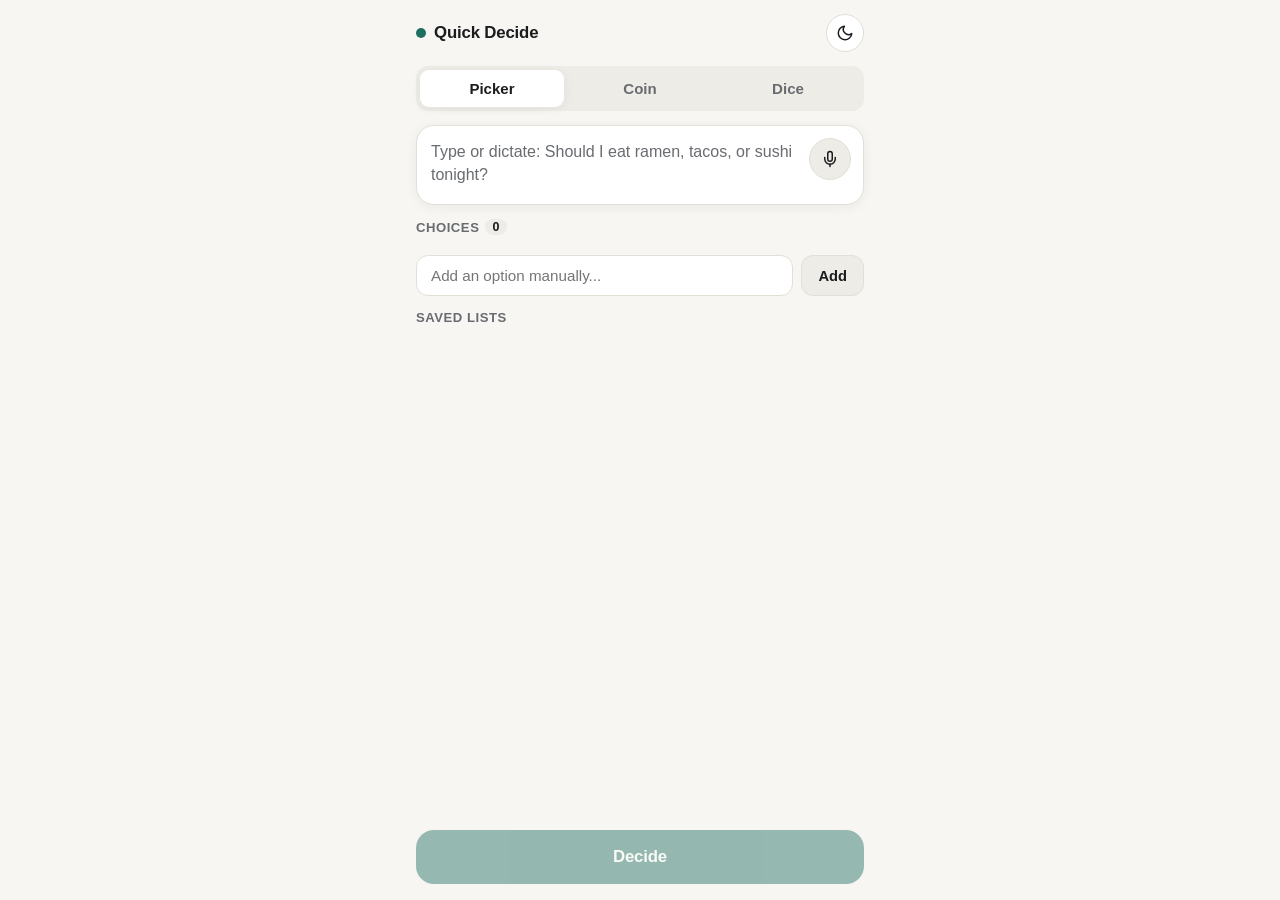
==== index.html @ fcb8cce7 "Initial Quick Decide app" ====
<!DOCTYPE html>
<html lang="en">
<head>
  <meta charset="UTF-8" />
  <meta name="viewport" content="width=device-width, initial-scale=1.0, viewport-fit=cover" />
  <meta name="theme-color" content="#f7f6f2" media="(prefers-color-scheme: light)" />
  <meta name="theme-color" content="#141517" media="(prefers-color-scheme: dark)" />
  <meta name="apple-mobile-web-app-capable" content="yes" />
  <meta name="apple-mobile-web-app-status-bar-style" content="default" />
  <title>Quick Decide</title>
  <link rel="manifest" href="./manifest.json" />
  <link rel="icon" href="./icon.svg" type="image/svg+xml" />
  <link rel="stylesheet" href="./styles.css" />
</head>
<body>
  <div class="app-shell">
    <header class="topbar">
      <div class="brand">
        <span class="brand-dot" aria-hidden="true"></span>
        <h1>Quick Decide</h1>
      </div>
      <button id="theme-toggle" class="icon-btn" type="button" aria-label="Toggle color theme" title="Toggle theme">
        <svg class="icon-sun" viewBox="0 0 24 24" width="18" height="18" fill="none" stroke="currentColor" stroke-width="2" stroke-linecap="round" stroke-linejoin="round" aria-hidden="true">
          <circle cx="12" cy="12" r="4"></circle>
          <path d="M12 2v2m0 16v2M4.93 4.93l1.41 1.41m11.32 11.32l1.41 1.41M2 12h2m16 0h2M6.34 17.66l-1.41 1.41M19.07 4.93l-1.41 1.41"></path>
        </svg>
        <svg class="icon-moon" viewBox="0 0 24 24" width="18" height="18" fill="none" stroke="currentColor" stroke-width="2" stroke-linecap="round" stroke-linejoin="round" aria-hidden="true">
          <path d="M21 12.79A9 9 0 1 1 11.21 3 7 7 0 0 0 21 12.79z"></path>
        </svg>
      </button>
    </header>

    <nav class="mode-tabs" role="tablist" aria-label="Decision mode">
      <button class="tab-btn is-active" role="tab" aria-selected="true" aria-controls="panel-pick" id="tab-pick" data-mode="pick" type="button">
        Picker
      </button>
      <button class="tab-btn" role="tab" aria-selected="false" aria-controls="panel-coin" id="tab-coin" data-mode="coin" type="button">
        Coin
      </button>
      <button class="tab-btn" role="tab" aria-selected="false" aria-controls="panel-dice" id="tab-dice" data-mode="dice" type="button">
        Dice
      </button>
    </nav>

    <main class="main-content">
      <!-- PICKER PANEL -->
      <section id="panel-pick" class="mode-panel is-active" role="tabpanel" aria-labelledby="tab-pick">
        <div class="input-card">
          <div class="textarea-wrap">
            <label for="sentence-input" class="sr-only">Type or dictate your choices</label>
            <textarea
              id="sentence-input"
              rows="2"
              placeholder="Type or dictate: Should I eat ramen, tacos, or sushi tonight?"
              autocomplete="off"
              autocorrect="on"
              spellcheck="true"
            ></textarea>
            <button id="mic-btn" class="mic-btn" type="button" aria-label="Dictate sentence" title="Dictate">
              <svg viewBox="0 0 24 24" width="18" height="18" fill="none" stroke="currentColor" stroke-width="2" stroke-linecap="round" stroke-linejoin="round" aria-hidden="true">
                <path d="M12 2a3 3 0 0 0-3 3v7a3 3 0 0 0 6 0V5a3 3 0 0 0-3-3Z"></path>
                <path d="M19 10v2a7 7 0 0 1-14 0v-2"></path>
                <line x1="12" x2="12" y1="19" y2="22"></line>
              </svg>
            </button>
          </div>
          <p id="mic-status" class="helper-note" aria-live="polite"></p>
        </div>

        <div class="choices-section">
          <div class="section-header">
            <span class="section-label">Choices <span id="choice-count" class="count-pill">0</span></span>
            <div class="section-actions">
              <button id="save-list-btn" class="text-btn" type="button" hidden>Save list</button>
              <button id="clear-choices-btn" class="text-btn" type="button" hidden>Clear</button>
            </div>
          </div>

          <div id="choice-chips" class="chip-list" aria-live="polite"></div>

          <form id="manual-add-form" class="manual-add">
            <input
              id="manual-option-input"
              type="text"
              placeholder="Add an option manually..."
              autocomplete="off"
              maxlength="120"
            />
            <button class="add-btn" type="submit" aria-label="Add option">Add</button>
          </form>
        </div>

        <div id="saved-lists-block" class="saved-lists-block" hidden>
          <span class="section-label">Saved lists</span>
          <div id="saved-lists" class="saved-lists"></div>
        </div>

        <div id="pick-result-card" class="result-card" hidden aria-live="assertive">
          <span class="result-eyebrow">Picked for you</span>
          <div id="pick-result-value" class="result-value"></div>
          <p class="gut-check">Relieved, or secretly hoping for another? Either way, you have your answer.</p>
          <button id="pick-again-btn" class="text-btn" type="button">Pick again</button>
        </div>
      </section>

      <!-- COIN PANEL -->
      <section id="panel-coin" class="mode-panel" role="tabpanel" aria-labelledby="tab-coin" hidden>
        <div class="coin-labels">
          <input id="coin-heads-input" type="text" placeholder="Heads" maxlength="40" aria-label="Heads option label" />
          <span class="vs-badge" aria-hidden="true">vs</span>
          <input id="coin-tails-input" type="text" placeholder="Tails" maxlength="40" aria-label="Tails option label" />
        </div>

        <div class="stage">
          <button id="coin-stage-btn" class="coin-wrap" type="button" aria-label="Flip coin">
            <div id="coin-el" class="coin">
              <div class="coin-face coin-front">H</div>
              <div class="coin-face coin-back">T</div>
            </div>
          </button>
        </div>

        <div id="coin-result-card" class="result-card" hidden aria-live="assertive">
          <span class="result-eyebrow">Coin landed on</span>
          <div id="coin-result-value" class="result-value"></div>
          <p class="gut-check">Notice your first reaction—if you didn't like it, you already know what you wanted.</p>
        </div>
      </section>

      <!-- DICE PANEL -->
      <section id="panel-dice" class="mode-panel" role="tabpanel" aria-labelledby="tab-dice" hidden>
        <div class="dice-presets" role="group" aria-label="Die sides">
          <button class="pill-btn" data-sides="4" type="button">d4</button>
          <button class="pill-btn is-selected" data-sides="6" type="button">d6</button>
          <button class="pill-btn" data-sides="8" type="button">d8</button>
          <button class="pill-btn" data-sides="10" type="button">d10</button>
          <button class="pill-btn" data-sides="12" type="button">d12</button>
          <button class="pill-btn" data-sides="20" type="button">d20</button>
          <label class="custom-sides">
            <span>1–</span>
            <input id="custom-sides-input" type="number" min="2" max="999" placeholder="N" aria-label="Custom max number" />
          </label>
        </div>

        <div class="stage">
          <button id="dice-stage-btn" class="die-wrap" type="button" aria-label="Roll die">
            <div id="die-el" class="die">
              <div id="die-face" class="die-face"></div>
            </div>
          </button>
        </div>

        <div id="dice-result-card" class="result-card" hidden aria-live="assertive">
          <span id="dice-result-eyebrow" class="result-eyebrow">Rolled d6</span>
          <div id="dice-result-value" class="result-value"></div>
          <p class="gut-check">Go with it and save your energy for decisions that matter.</p>
        </div>
      </section>
    </main>

    <footer class="action-dock">
      <button id="coin-shortcut-btn" class="secondary-action" type="button" hidden>
        Flip coin for these 2 →
      </button>
      <button id="primary-action-btn" class="primary-action" type="button">
        Decide
      </button>
    </footer>
  </div>

  <script type="module" src="./app.js"></script>
</body>
</html>
---- styles.css ----
:root {
  --bg: #f7f6f2;
  --surface: #ffffff;
  --surface-muted: #eeece6;
  --border: #e2dfd7;
  --text: #1b1c1e;
  --text-muted: #686b70;
  --accent: #1d6f5f;
  --accent-hover: #175c4e;
  --accent-soft: #e4f2ee;
  --danger: #b4433a;
  --shadow: 0 2px 12px rgba(27, 28, 30, 0.06);
  --radius-lg: 18px;
  --radius-md: 12px;
  --radius-pill: 999px;
}

:root[data-theme="dark"] {
  --bg: #141517;
  --surface: #1e2024;
  --surface-muted: #282b30;
  --border: #32363d;
  --text: #f2f2ef;
  --text-muted: #9da1a8;
  --accent: #38a890;
  --accent-hover: #44bc9f;
  --accent-soft: rgba(56, 168, 144, 0.16);
  --danger: #e26d63;
  --shadow: 0 4px 18px rgba(0, 0, 0, 0.32);
}

*,
*::before,
*::after {
  box-sizing: border-box;
}

html,
body {
  margin: 0;
  padding: 0;
  height: 100%;
  background: var(--bg);
  color: var(--text);
  font-family: -apple-system, BlinkMacSystemFont, "Segoe UI", Roboto, Inter, sans-serif;
  -webkit-font-smoothing: antialiased;
  -webkit-tap-highlight-color: transparent;
}

.sr-only {
  position: absolute;
  width: 1px;
  height: 1px;
  overflow: hidden;
  clip: rect(0 0 0 0);
  white-space: nowrap;
}

.app-shell {
  min-height: 100dvh;
  max-width: 480px;
  margin: 0 auto;
  display: flex;
  flex-direction: column;
  padding: max(14px, env(safe-area-inset-top)) 16px max(16px, env(safe-area-inset-bottom));
  gap: 14px;
}

/* Header */
.topbar {
  display: flex;
  align-items: center;
  justify-content: space-between;
}

.brand {
  display: flex;
  align-items: center;
  gap: 8px;
}

.brand-dot {
  width: 10px;
  height: 10px;
  border-radius: 50%;
  background: var(--accent);
}

.brand h1 {
  margin: 0;
  font-size: 1.05rem;
  font-weight: 650;
  letter-spacing: -0.01em;
}

.icon-btn {
  width: 38px;
  height: 38px;
  border-radius: var(--radius-pill);
  border: 1px solid var(--border);
  background: var(--surface);
  color: var(--text);
  display: grid;
  place-items: center;
  cursor: pointer;
}

:root[data-theme="dark"] .icon-sun { display: block; }
:root[data-theme="dark"] .icon-moon { display: none; }
:root:not([data-theme="dark"]) .icon-sun { display: none; }
:root:not([data-theme="dark"]) .icon-moon { display: block; }

/* Segmented Mode Tabs */
.mode-tabs {
  display: grid;
  grid-template-columns: repeat(3, 1fr);
  background: var(--surface-muted);
  padding: 4px;
  border-radius: var(--radius-md);
  gap: 4px;
}

.tab-btn {
  border: none;
  background: transparent;
  color: var(--text-muted);
  font-size: 0.94rem;
  font-weight: 600;
  padding: 10px 8px;
  border-radius: 9px;
  cursor: pointer;
  transition: background 0.15s ease, color 0.15s ease;
}

.tab-btn.is-active {
  background: var(--surface);
  color: var(--text);
  box-shadow: var(--shadow);
}

/* Main Content */
.main-content {
  flex: 1;
  display: flex;
  flex-direction: column;
}

.mode-panel {
  flex: 1;
  display: flex;
  flex-direction: column;
  gap: 14px;
}

.mode-panel[hidden] {
  display: none;
}

/* Picker Input */
.input-card {
  background: var(--surface);
  border: 1px solid var(--border);
  border-radius: var(--radius-lg);
  padding: 12px;
  box-shadow: var(--shadow);
}

.textarea-wrap {
  display: flex;
  align-items: flex-start;
  gap: 8px;
}

#sentence-input {
  flex: 1;
  border: none;
  outline: none;
  resize: none;
  background: transparent;
  color: var(--text);
  font: inherit;
  font-size: 1rem;
  line-height: 1.45;
  min-height: 54px;
}

#sentence-input::placeholder {
  color: var(--text-muted);
}

.mic-btn {
  flex-shrink: 0;
  width: 42px;
  height: 42px;
  border-radius: var(--radius-pill);
  border: 1px solid var(--border);
  background: var(--surface-muted);
  color: var(--text);
  display: grid;
  place-items: center;
  cursor: pointer;
  transition: background 0.15s ease, color 0.15s ease, transform 0.15s ease;
}

.mic-btn.is-listening {
  background: var(--danger);
  border-color: var(--danger);
  color: #fff;
  animation: pulse 1.2s ease-in-out infinite;
}

@keyframes pulse {
  0%, 100% { transform: scale(1); }
  50% { transform: scale(1.06); }
}

.helper-note {
  margin: 6px 0 0;
  font-size: 0.8rem;
  color: var(--text-muted);
  min-height: 0;
}

.helper-note:empty {
  display: none;
}

/* Choices Section */
.choices-section {
  display: flex;
  flex-direction: column;
  gap: 10px;
}

.section-header {
  display: flex;
  align-items: center;
  justify-content: space-between;
}

.section-label {
  font-size: 0.82rem;
  font-weight: 600;
  color: var(--text-muted);
  text-transform: uppercase;
  letter-spacing: 0.04em;
  display: inline-flex;
  align-items: center;
  gap: 6px;
}

.count-pill {
  background: var(--surface-muted);
  color: var(--text);
  padding: 1px 7px;
  border-radius: var(--radius-pill);
  font-size: 0.78rem;
}

.section-actions {
  display: flex;
  gap: 12px;
}

.text-btn {
  border: none;
  background: transparent;
  color: var(--accent);
  font-size: 0.86rem;
  font-weight: 600;
  padding: 4px 2px;
  cursor: pointer;
}

.chip-list {
  display: flex;
  flex-wrap: wrap;
  gap: 8px;
}

.choice-chip {
  display: inline-flex;
  align-items: center;
  gap: 6px;
  padding: 8px 12px;
  background: var(--surface);
  border: 1px solid var(--border);
  border-radius: var(--radius-pill);
  font-size: 0.94rem;
  font-weight: 500;
  transition: border-color 0.12s ease, background 0.12s ease, transform 0.12s ease;
}

.choice-chip.is-highlighted {
  border-color: var(--accent);
  background: var(--accent-soft);
  transform: scale(1.03);
}

.choice-chip button {
  border: none;
  background: transparent;
  color: var(--text-muted);
  font-size: 1rem;
  line-height: 1;
  padding: 0 2px;
  cursor: pointer;
}

.manual-add {
  display: flex;
  gap: 8px;
}

.manual-add input,
.coin-labels input {
  flex: 1;
  min-width: 0;
  padding: 11px 14px;
  border-radius: var(--radius-md);
  border: 1px solid var(--border);
  background: var(--surface);
  color: var(--text);
  font: inherit;
  font-size: 0.95rem;
}

.manual-add input:focus,
.coin-labels input:focus {
  outline: 2px solid var(--accent);
  outline-offset: -1px;
}

.add-btn {
  padding: 0 16px;
  border-radius: var(--radius-md);
  border: 1px solid var(--border);
  background: var(--surface-muted);
  color: var(--text);
  font-weight: 600;
  font-size: 0.92rem;
  cursor: pointer;
}

/* Saved Lists */
.saved-lists-block {
  display: flex;
  flex-direction: column;
  gap: 8px;
}

.saved-lists {
  display: flex;
  flex-wrap: wrap;
  gap: 8px;
}

.saved-pill {
  display: inline-flex;
  align-items: center;
  gap: 6px;
  background: var(--surface-muted);
  border: 1px solid transparent;
  border-radius: var(--radius-pill);
  padding: 6px 11px;
  font-size: 0.86rem;
}

.saved-pill-load {
  border: none;
  background: transparent;
  color: var(--text);
  font: inherit;
  font-weight: 500;
  cursor: pointer;
  padding: 0;
}

.saved-pill-del {
  border: none;
  background: transparent;
  color: var(--text-muted);
  font-size: 0.95rem;
  line-height: 1;
  cursor: pointer;
  padding: 0 2px;
}

/* Result Card */
.result-card {
  background: var(--accent-soft);
  border: 1px solid var(--accent);
  border-radius: var(--radius-lg);
  padding: 18px 16px;
  text-align: center;
  display: flex;
  flex-direction: column;
  align-items: center;
  gap: 8px;
  animation: fadeUp 0.18s ease-out;
}

.result-card[hidden] {
  display: none;
}

@keyframes fadeUp {
  from { opacity: 0; transform: translateY(6px); }
  to { opacity: 1; transform: translateY(0); }
}

.result-eyebrow {
  font-size: 0.78rem;
  font-weight: 650;
  text-transform: uppercase;
  letter-spacing: 0.06em;
  color: var(--accent);
}

.result-value {
  font-size: 1.55rem;
  font-weight: 750;
  letter-spacing: -0.02em;
  word-break: break-word;
}

.gut-check {
  margin: 0;
  font-size: 0.85rem;
  line-height: 1.4;
  color: var(--text-muted);
  max-width: 34ch;
}

/* Coin Mode */
.coin-labels {
  display: flex;
  align-items: center;
  gap: 8px;
}

.vs-badge {
  font-size: 0.82rem;
  font-weight: 650;
  color: var(--text-muted);
}

.stage {
  flex: 1;
  min-height: 200px;
  display: grid;
  place-items: center;
}

.coin-wrap {
  border: none;
  background: transparent;
  padding: 0;
  cursor: pointer;
  perspective: 900px;
}

.coin {
  width: 148px;
  height: 148px;
  position: relative;
  transform-style: preserve-3d;
  transition: transform 0.55s cubic-bezier(0.22, 1, 0.36, 1);
}

.coin-face {
  position: absolute;
  inset: 0;
  border-radius: 50%;
  backface-visibility: hidden;
  display: grid;
  place-items: center;
  font-size: 2.5rem;
  font-weight: 800;
  border: 4px solid var(--accent);
  box-shadow: var(--shadow);
}

.coin-front {
  background: var(--surface);
  color: var(--accent);
}

.coin-back {
  background: var(--accent);
  color: #fff;
  transform: rotateY(180deg);
}

/* Dice Mode */
.dice-presets {
  display: flex;
  flex-wrap: wrap;
  gap: 8px;
  align-items: center;
}

.pill-btn {
  border: 1px solid var(--border);
  background: var(--surface);
  color: var(--text);
  border-radius: var(--radius-pill);
  padding: 8px 13px;
  font-size: 0.9rem;
  font-weight: 600;
  cursor: pointer;
}

.pill-btn.is-selected {
  background: var(--accent);
  border-color: var(--accent);
  color: #fff;
}

.custom-sides {
  display: inline-flex;
  align-items: center;
  gap: 4px;
  padding: 4px 10px;
  border-radius: var(--radius-pill);
  border: 1px solid var(--border);
  background: var(--surface);
  font-size: 0.88rem;
  font-weight: 600;
  color: var(--text-muted);
}

.custom-sides.is-selected {
  border-color: var(--accent);
  color: var(--accent);
}

.custom-sides input {
  width: 46px;
  border: none;
  outline: none;
  background: transparent;
  color: var(--text);
  font: inherit;
  font-weight: 650;
}

.die-wrap {
  border: none;
  background: transparent;
  padding: 0;
  cursor: pointer;
}

.die {
  width: 136px;
  height: 136px;
  border-radius: 26px;
  background: var(--surface);
  border: 3px solid var(--border);
  box-shadow: var(--shadow);
  display: grid;
  place-items: center;
  transition: transform 0.2s ease, border-color 0.2s ease;
}

.die.is-rolling {
  border-color: var(--accent);
  animation: tumble 0.34s ease-in-out;
}

@keyframes tumble {
  0% { transform: rotate(0deg) scale(1); }
  35% { transform: rotate(-14deg) scale(0.92); }
  70% { transform: rotate(12deg) scale(1.05); }
  100% { transform: rotate(0deg) scale(1); }
}

.die-face {
  width: 100%;
  height: 100%;
  display: grid;
  place-items: center;
  font-size: 3rem;
  font-weight: 800;
  color: var(--text);
}

.pip-grid {
  width: 84px;
  height: 84px;
  display: grid;
  grid-template-columns: repeat(3, 1fr);
  grid-template-rows: repeat(3, 1fr);
  place-items: center;
}

.pip {
  width: 16px;
  height: 16px;
  border-radius: 50%;
  background: var(--text);
}

/* Bottom Thumb Action Dock */
.action-dock {
  display: flex;
  flex-direction: column;
  gap: 8px;
  padding-top: 6px;
}

.primary-action {
  width: 100%;
  min-height: 54px;
  border: none;
  border-radius: var(--radius-lg);
  background: var(--accent);
  color: #fff;
  font-size: 1.05rem;
  font-weight: 700;
  letter-spacing: -0.01em;
  cursor: pointer;
  transition: background 0.15s ease, transform 0.1s ease, opacity 0.15s ease;
}

.primary-action:active:not(:disabled) {
  transform: scale(0.985);
}

.primary-action:hover:not(:disabled) {
  background: var(--accent-hover);
}

.primary-action:disabled {
  opacity: 0.45;
  cursor: not-allowed;
}

.secondary-action {
  width: 100%;
  min-height: 42px;
  border: 1px solid var(--border);
  border-radius: var(--radius-md);
  background: var(--surface);
  color: var(--accent);
  font-size: 0.92rem;
  font-weight: 650;
  cursor: pointer;
}

.secondary-action[hidden] {
  display: none;
}
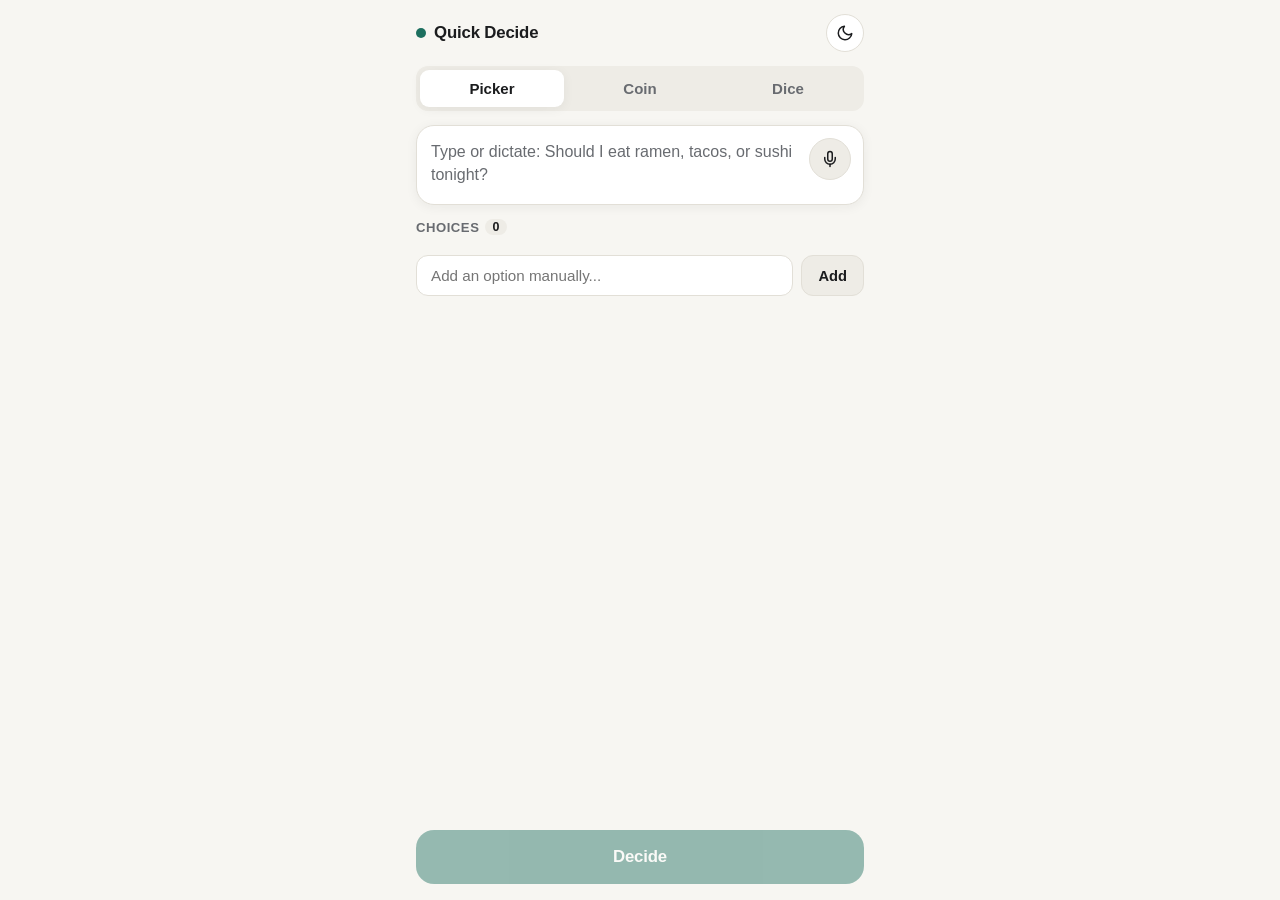
==== commit 541dd084: "Lock decisions once made, remove pick-again, and hide empty saved lists" ====
--- a/index.html
+++ b/index.html
@@ -96,10 +96,9 @@
         </div>
 
         <div id="pick-result-card" class="result-card" hidden aria-live="assertive">
-          <span class="result-eyebrow">Picked for you</span>
+          <span class="result-eyebrow">Decision locked</span>
           <div id="pick-result-value" class="result-value"></div>
-          <p class="gut-check">Relieved, or secretly hoping for another? Either way, you have your answer.</p>
-          <button id="pick-again-btn" class="text-btn" type="button">Pick again</button>
+          <p class="gut-check">Commit to it and move on—no second-guessing.</p>
         </div>
       </section>
 
@@ -121,9 +120,9 @@
         </div>
 
         <div id="coin-result-card" class="result-card" hidden aria-live="assertive">
-          <span class="result-eyebrow">Coin landed on</span>
+          <span class="result-eyebrow">Decision locked</span>
           <div id="coin-result-value" class="result-value"></div>
-          <p class="gut-check">Notice your first reaction—if you didn't like it, you already know what you wanted.</p>
+          <p class="gut-check">Commit to it and move on—no re-flips.</p>
         </div>
       </section>
 
@@ -151,9 +150,9 @@
         </div>
 
         <div id="dice-result-card" class="result-card" hidden aria-live="assertive">
-          <span id="dice-result-eyebrow" class="result-eyebrow">Rolled d6</span>
+          <span id="dice-result-eyebrow" class="result-eyebrow">Decision locked · d6</span>
           <div id="dice-result-value" class="result-value"></div>
-          <p class="gut-check">Go with it and save your energy for decisions that matter.</p>
+          <p class="gut-check">Commit to it and save your energy for decisions that matter.</p>
         </div>
       </section>
     </main>
--- a/styles.css
+++ b/styles.css
@@ -349,6 +349,39 @@
   gap: 8px;
 }
 
+.saved-lists-block[hidden] {
+  display: none;
+}
+
+.manual-add[hidden] {
+  display: none;
+}
+
+.input-card.is-locked {
+  opacity: 0.6;
+}
+
+.coin-wrap:disabled,
+.die-wrap:disabled,
+.pill-btn:disabled {
+  cursor: default;
+  opacity: 0.7;
+}
+
+.choice-chip.is-dimmed {
+  opacity: 0.42;
+}
+
+.primary-action.is-secondary-mode {
+  background: var(--surface);
+  color: var(--text);
+  border: 1px solid var(--border);
+}
+
+.primary-action.is-secondary-mode:hover:not(:disabled) {
+  background: var(--surface-muted);
+}
+
 .saved-lists {
   display: flex;
   flex-wrap: wrap;
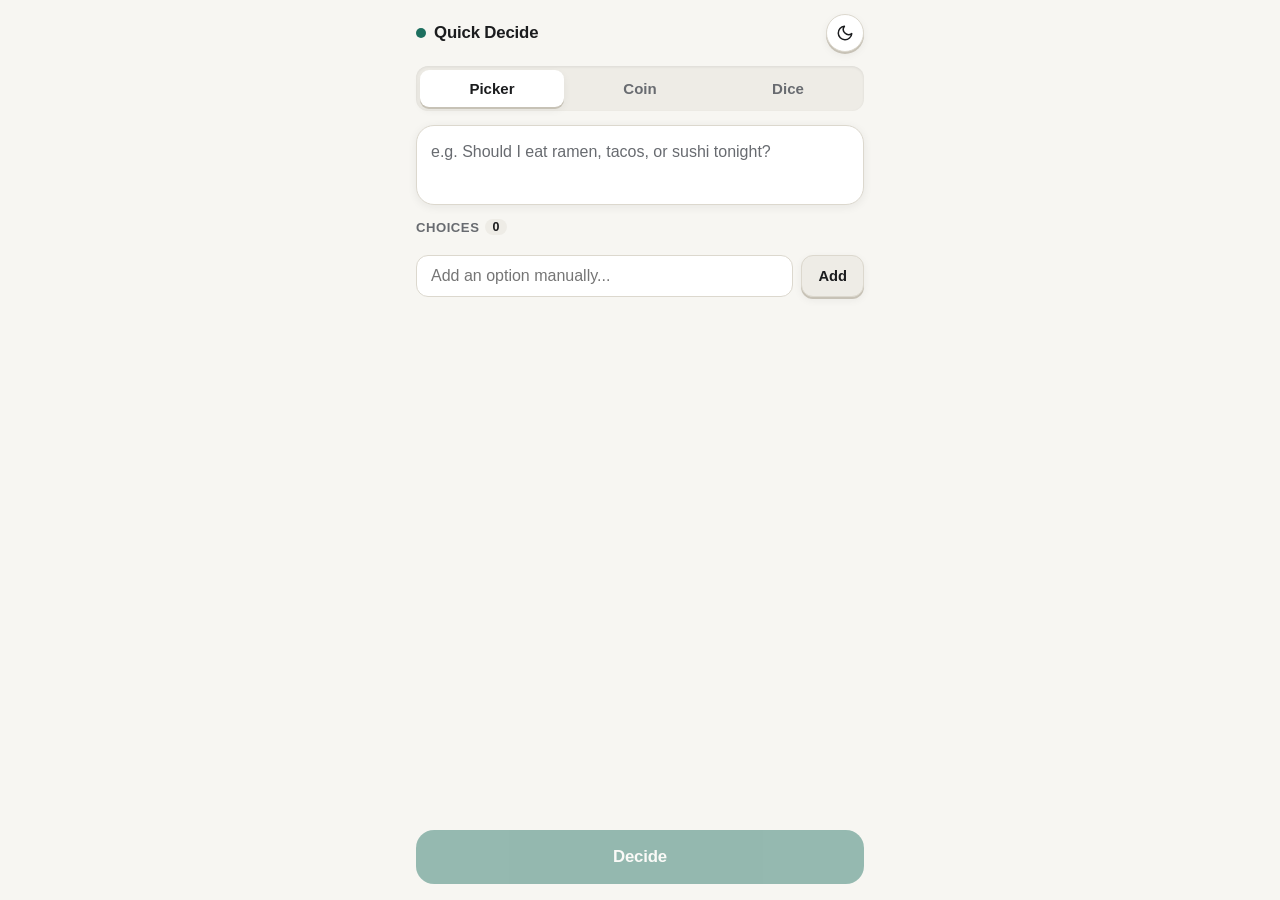
==== commit a50afd16: "Remove dictation button and tighten mobile input/tap ergonomics" ====
--- a/index.html
+++ b/index.html
@@ -47,24 +47,16 @@
       <section id="panel-pick" class="mode-panel is-active" role="tabpanel" aria-labelledby="tab-pick">
         <div class="input-card">
           <div class="textarea-wrap">
-            <label for="sentence-input" class="sr-only">Type or dictate your choices</label>
+            <label for="sentence-input" class="sr-only">Enter your choices as a sentence</label>
             <textarea
               id="sentence-input"
               rows="2"
-              placeholder="Type or dictate: Should I eat ramen, tacos, or sushi tonight?"
+              placeholder="e.g. Should I eat ramen, tacos, or sushi tonight?"
               autocomplete="off"
               autocorrect="on"
               spellcheck="true"
             ></textarea>
-            <button id="mic-btn" class="mic-btn" type="button" aria-label="Dictate sentence" title="Dictate">
-              <svg viewBox="0 0 24 24" width="18" height="18" fill="none" stroke="currentColor" stroke-width="2" stroke-linecap="round" stroke-linejoin="round" aria-hidden="true">
-                <path d="M12 2a3 3 0 0 0-3 3v7a3 3 0 0 0 6 0V5a3 3 0 0 0-3-3Z"></path>
-                <path d="M19 10v2a7 7 0 0 1-14 0v-2"></path>
-                <line x1="12" x2="12" y1="19" y2="22"></line>
-              </svg>
-            </button>
           </div>
-          <p id="mic-status" class="helper-note" aria-live="polite"></p>
         </div>
 
         <div class="choices-section">
--- a/styles.css
+++ b/styles.css
@@ -2,14 +2,20 @@
   --bg: #f7f6f2;
   --surface: #ffffff;
   --surface-muted: #eeece6;
-  --border: #e2dfd7;
+  --border: #dcd8ce;
+  --border-deep: #c7c2b6;
   --text: #1b1c1e;
   --text-muted: #686b70;
   --accent: #1d6f5f;
   --accent-hover: #175c4e;
+  --accent-deep: #12483d;
   --accent-soft: #e4f2ee;
   --danger: #b4433a;
-  --shadow: 0 2px 12px rgba(27, 28, 30, 0.06);
+  --shadow: 0 2px 10px rgba(27, 28, 30, 0.07);
+  --key-shadow: 0 2px 0 var(--border-deep), 0 3px 8px rgba(27, 28, 30, 0.06);
+  --key-shadow-pressed: 0 0 0 var(--border-deep), inset 0 2px 4px rgba(27, 28, 30, 0.12);
+  --accent-key-shadow: 0 4px 0 var(--accent-deep), 0 6px 16px rgba(29, 111, 95, 0.24);
+  --accent-key-pressed: 0 1px 0 var(--accent-deep), inset 0 2px 5px rgba(0, 0, 0, 0.22);
   --radius-lg: 18px;
   --radius-md: 12px;
   --radius-pill: 999px;
@@ -19,14 +25,20 @@
   --bg: #141517;
   --surface: #1e2024;
   --surface-muted: #282b30;
-  --border: #32363d;
+  --border: #363b44;
+  --border-deep: #0b0c0e;
   --text: #f2f2ef;
   --text-muted: #9da1a8;
   --accent: #38a890;
   --accent-hover: #44bc9f;
+  --accent-deep: #1e6354;
   --accent-soft: rgba(56, 168, 144, 0.16);
   --danger: #e26d63;
-  --shadow: 0 4px 18px rgba(0, 0, 0, 0.32);
+  --shadow: 0 4px 18px rgba(0, 0, 0, 0.36);
+  --key-shadow: 0 2px 0 #0b0c0e, 0 4px 10px rgba(0, 0, 0, 0.3);
+  --key-shadow-pressed: 0 0 0 #0b0c0e, inset 0 2px 5px rgba(0, 0, 0, 0.45);
+  --accent-key-shadow: 0 4px 0 var(--accent-deep), 0 8px 20px rgba(0, 0, 0, 0.42);
+  --accent-key-pressed: 0 1px 0 var(--accent-deep), inset 0 2px 5px rgba(0, 0, 0, 0.35);
 }
 
 *,
@@ -100,9 +112,16 @@
   border: 1px solid var(--border);
   background: var(--surface);
   color: var(--text);
+  box-shadow: var(--key-shadow);
   display: grid;
   place-items: center;
   cursor: pointer;
+  transition: transform 0.08s cubic-bezier(0.2, 0.8, 0.2, 1), box-shadow 0.08s ease;
+}
+
+.icon-btn:active {
+  transform: translateY(2px);
+  box-shadow: var(--key-shadow-pressed);
 }
 
 :root[data-theme="dark"] .icon-sun { display: block; }
@@ -117,6 +136,7 @@
   background: var(--surface-muted);
   padding: 4px;
   border-radius: var(--radius-md);
+  box-shadow: inset 0 1px 3px rgba(0, 0, 0, 0.08);
   gap: 4px;
 }
 
@@ -129,13 +149,17 @@
   padding: 10px 8px;
   border-radius: 9px;
   cursor: pointer;
-  transition: background 0.15s ease, color 0.15s ease;
+  transition: background 0.14s ease, color 0.14s ease, transform 0.08s ease, box-shadow 0.14s ease;
+}
+
+.tab-btn:active {
+  transform: scale(0.96);
 }
 
 .tab-btn.is-active {
   background: var(--surface);
   color: var(--text);
-  box-shadow: var(--shadow);
+  box-shadow: var(--key-shadow);
 }
 
 /* Main Content */
@@ -188,41 +212,8 @@
   color: var(--text-muted);
 }
 
-.mic-btn {
-  flex-shrink: 0;
-  width: 42px;
-  height: 42px;
-  border-radius: var(--radius-pill);
-  border: 1px solid var(--border);
-  background: var(--surface-muted);
-  color: var(--text);
-  display: grid;
-  place-items: center;
-  cursor: pointer;
-  transition: background 0.15s ease, color 0.15s ease, transform 0.15s ease;
-}
-
-.mic-btn.is-listening {
-  background: var(--danger);
-  border-color: var(--danger);
-  color: #fff;
-  animation: pulse 1.2s ease-in-out infinite;
-}
-
-@keyframes pulse {
-  0%, 100% { transform: scale(1); }
-  50% { transform: scale(1.06); }
-}
-
-.helper-note {
-  margin: 6px 0 0;
-  font-size: 0.8rem;
-  color: var(--text-muted);
-  min-height: 0;
-}
-
-.helper-note:empty {
-  display: none;
+button {
+  touch-action: manipulation;
 }
 
 /* Choices Section */
@@ -286,15 +277,17 @@
   background: var(--surface);
   border: 1px solid var(--border);
   border-radius: var(--radius-pill);
+  box-shadow: var(--key-shadow);
   font-size: 0.94rem;
   font-weight: 500;
-  transition: border-color 0.12s ease, background 0.12s ease, transform 0.12s ease;
+  transition: border-color 0.12s ease, background 0.12s ease, transform 0.12s cubic-bezier(0.2, 0.8, 0.2, 1), box-shadow 0.12s ease;
 }
 
 .choice-chip.is-highlighted {
   border-color: var(--accent);
   background: var(--accent-soft);
-  transform: scale(1.03);
+  box-shadow: 0 2px 0 var(--accent), 0 4px 12px rgba(29, 111, 95, 0.18);
+  transform: translateY(-1px) scale(1.04);
 }
 
 .choice-chip button {
@@ -322,7 +315,7 @@
   background: var(--surface);
   color: var(--text);
   font: inherit;
-  font-size: 0.95rem;
+  font-size: 1rem;
 }
 
 .manual-add input:focus,
@@ -337,9 +330,16 @@
   border: 1px solid var(--border);
   background: var(--surface-muted);
   color: var(--text);
+  box-shadow: var(--key-shadow);
   font-weight: 600;
   font-size: 0.92rem;
   cursor: pointer;
+  transition: transform 0.08s ease, box-shadow 0.08s ease;
+}
+
+.add-btn:active {
+  transform: translateY(2px);
+  box-shadow: var(--key-shadow-pressed);
 }
 
 /* Saved Lists */
@@ -422,24 +422,26 @@
 /* Result Card */
 .result-card {
   background: var(--accent-soft);
-  border: 1px solid var(--accent);
+  border: 1.5px solid var(--accent);
   border-radius: var(--radius-lg);
+  box-shadow: 0 3px 0 rgba(29, 111, 95, 0.28), var(--shadow);
   padding: 18px 16px;
   text-align: center;
   display: flex;
   flex-direction: column;
   align-items: center;
   gap: 8px;
-  animation: fadeUp 0.18s ease-out;
+  animation: stampSettle 0.24s cubic-bezier(0.22, 1.25, 0.36, 1);
 }
 
 .result-card[hidden] {
   display: none;
 }
 
-@keyframes fadeUp {
-  from { opacity: 0; transform: translateY(6px); }
-  to { opacity: 1; transform: translateY(0); }
+@keyframes stampSettle {
+  0% { opacity: 0; transform: scale(1.06) translateY(-4px); }
+  65% { opacity: 1; transform: scale(0.985) translateY(1px); }
+  100% { opacity: 1; transform: scale(1) translateY(0); }
 }
 
 .result-eyebrow {
@@ -491,6 +493,22 @@
   padding: 0;
   cursor: pointer;
   perspective: 900px;
+  transition: transform 0.12s ease;
+}
+
+.coin-wrap:active:not(:disabled) {
+  transform: scale(0.95);
+}
+
+.coin-wrap.is-tossing {
+  animation: coinToss 0.56s cubic-bezier(0.22, 1, 0.36, 1);
+}
+
+@keyframes coinToss {
+  0% { transform: translateY(0) scale(1); }
+  42% { transform: translateY(-28px) scale(1.1); }
+  85% { transform: translateY(3px) scale(0.97); }
+  100% { transform: translateY(0) scale(1); }
 }
 
 .coin {
@@ -510,17 +528,21 @@
   place-items: center;
   font-size: 2.5rem;
   font-weight: 800;
-  border: 4px solid var(--accent);
-  box-shadow: var(--shadow);
+  border: 5px solid var(--accent);
+  box-shadow:
+    inset 0 3px 6px rgba(255, 255, 255, 0.28),
+    inset 0 -4px 8px rgba(0, 0, 0, 0.16),
+    0 6px 0 var(--accent-deep),
+    0 12px 22px rgba(0, 0, 0, 0.18);
 }
 
 .coin-front {
-  background: var(--surface);
+  background: radial-gradient(circle at 32% 28%, var(--surface), var(--surface-muted));
   color: var(--accent);
 }
 
 .coin-back {
-  background: var(--accent);
+  background: radial-gradient(circle at 32% 28%, var(--accent-hover), var(--accent));
   color: #fff;
   transform: rotateY(180deg);
 }
@@ -538,15 +560,23 @@
   background: var(--surface);
   color: var(--text);
   border-radius: var(--radius-pill);
+  box-shadow: var(--key-shadow);
   padding: 8px 13px;
   font-size: 0.9rem;
   font-weight: 600;
   cursor: pointer;
+  transition: transform 0.08s ease, box-shadow 0.08s ease, background 0.12s ease;
+}
+
+.pill-btn:active:not(:disabled) {
+  transform: translateY(2px);
+  box-shadow: var(--key-shadow-pressed);
 }
 
 .pill-btn.is-selected {
   background: var(--accent);
   border-color: var(--accent);
+  box-shadow: 0 2px 0 var(--accent-deep);
   color: #fff;
 }
 
@@ -575,6 +605,7 @@
   background: transparent;
   color: var(--text);
   font: inherit;
+  font-size: 1rem;
   font-weight: 650;
 }
 
@@ -583,15 +614,24 @@
   background: transparent;
   padding: 0;
   cursor: pointer;
+  transition: transform 0.08s ease;
+}
+
+.die-wrap:active:not(:disabled) {
+  transform: scale(0.94);
 }
 
 .die {
   width: 136px;
   height: 136px;
   border-radius: 26px;
-  background: var(--surface);
-  border: 3px solid var(--border);
-  box-shadow: var(--shadow);
+  background: linear-gradient(155deg, var(--surface) 0%, var(--surface-muted) 100%);
+  border: 2.5px solid var(--border);
+  box-shadow:
+    inset 0 2px 4px rgba(255, 255, 255, 0.35),
+    inset 0 -3px 6px rgba(0, 0, 0, 0.08),
+    0 6px 0 var(--border-deep),
+    0 12px 22px rgba(0, 0, 0, 0.14);
   display: grid;
   place-items: center;
   transition: transform 0.2s ease, border-color 0.2s ease;
@@ -599,14 +639,15 @@
 
 .die.is-rolling {
   border-color: var(--accent);
-  animation: tumble 0.34s ease-in-out;
+  animation: tumble 0.36s cubic-bezier(0.22, 1, 0.36, 1);
 }
 
 @keyframes tumble {
-  0% { transform: rotate(0deg) scale(1); }
-  35% { transform: rotate(-14deg) scale(0.92); }
-  70% { transform: rotate(12deg) scale(1.05); }
-  100% { transform: rotate(0deg) scale(1); }
+  0% { transform: translateY(0) rotate(0deg) scale(1); }
+  30% { transform: translateY(-18px) rotate(-18deg) scale(1.06); }
+  65% { transform: translateY(-6px) rotate(14deg) scale(1.02); }
+  88% { transform: translateY(3px) rotate(-3deg) scale(0.97); }
+  100% { transform: translateY(0) rotate(0deg) scale(1); }
 }
 
 .die-face {
@@ -633,6 +674,7 @@
   height: 16px;
   border-radius: 50%;
   background: var(--text);
+  box-shadow: inset 0 2px 3px rgba(0, 0, 0, 0.35), 0 1px 0 rgba(255, 255, 255, 0.25);
 }
 
 /* Bottom Thumb Action Dock */
@@ -650,15 +692,17 @@
   border-radius: var(--radius-lg);
   background: var(--accent);
   color: #fff;
+  box-shadow: var(--accent-key-shadow);
   font-size: 1.05rem;
   font-weight: 700;
   letter-spacing: -0.01em;
   cursor: pointer;
-  transition: background 0.15s ease, transform 0.1s ease, opacity 0.15s ease;
+  transition: background 0.14s ease, transform 0.08s cubic-bezier(0.2, 0.8, 0.2, 1), box-shadow 0.08s ease, opacity 0.15s ease;
 }
 
 .primary-action:active:not(:disabled) {
-  transform: scale(0.985);
+  transform: translateY(3px);
+  box-shadow: var(--accent-key-pressed);
 }
 
 .primary-action:hover:not(:disabled) {
@@ -667,7 +711,20 @@
 
 .primary-action:disabled {
   opacity: 0.45;
+  box-shadow: none;
   cursor: not-allowed;
+}
+
+.primary-action.is-secondary-mode {
+  background: var(--surface);
+  color: var(--text);
+  border: 1px solid var(--border);
+  box-shadow: var(--key-shadow);
+}
+
+.primary-action.is-secondary-mode:active:not(:disabled) {
+  transform: translateY(2px);
+  box-shadow: var(--key-shadow-pressed);
 }
 
 .secondary-action {
@@ -677,9 +734,16 @@
   border-radius: var(--radius-md);
   background: var(--surface);
   color: var(--accent);
+  box-shadow: var(--key-shadow);
   font-size: 0.92rem;
   font-weight: 650;
   cursor: pointer;
+  transition: transform 0.08s ease, box-shadow 0.08s ease;
+}
+
+.secondary-action:active:not(:disabled) {
+  transform: translateY(2px);
+  box-shadow: var(--key-shadow-pressed);
 }
 
 .secondary-action[hidden] {
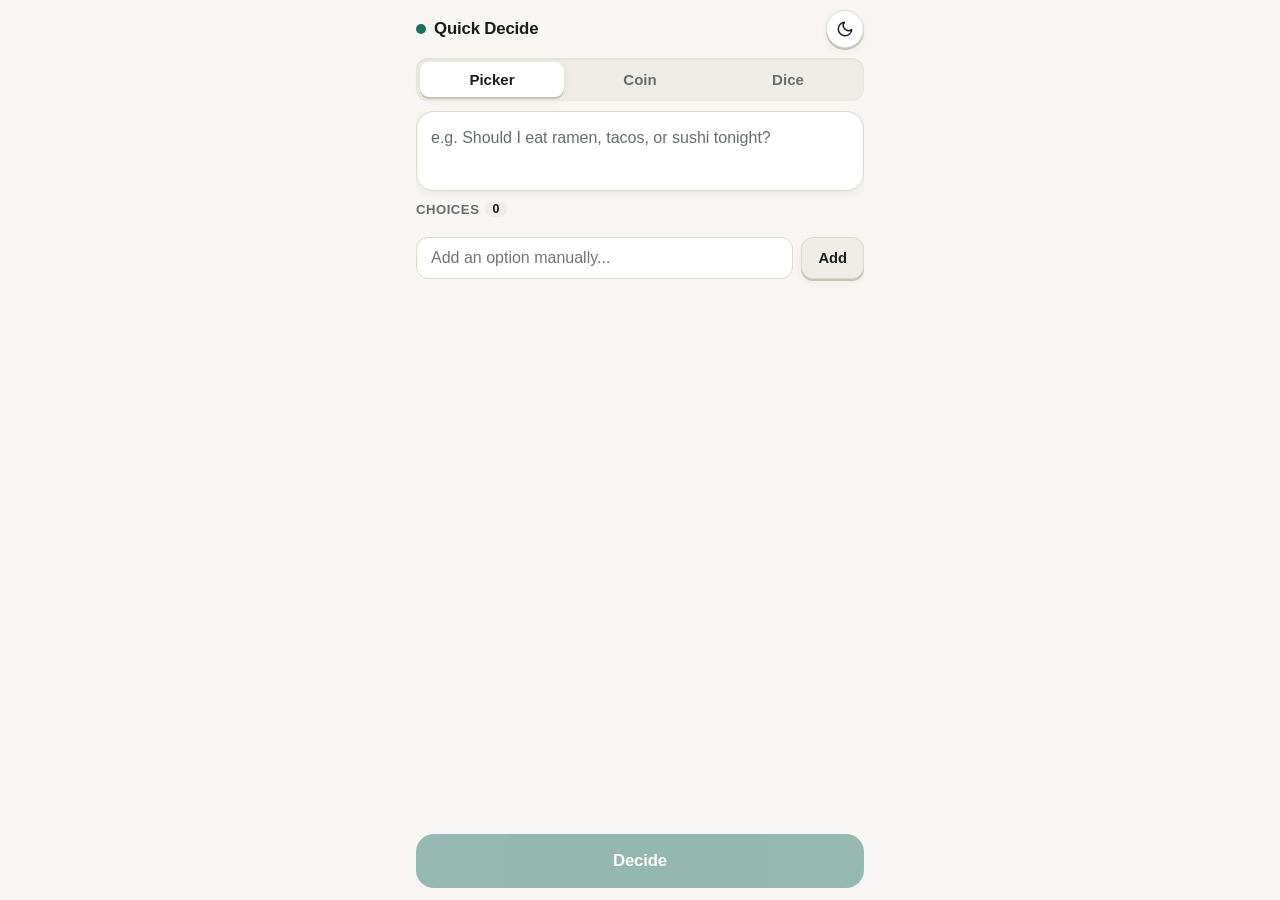
==== commit b3b88101: "Update locked-decision reminder copy across all modes" ====
--- a/index.html
+++ b/index.html
@@ -90,7 +90,7 @@
         <div id="pick-result-card" class="result-card" hidden aria-live="assertive">
           <span class="result-eyebrow">Decision locked</span>
           <div id="pick-result-value" class="result-value"></div>
-          <p class="gut-check">Commit to it and move on—no second-guessing.</p>
+          <p class="gut-check">Small choice—decide fast, save your energy.</p>
         </div>
       </section>
 
@@ -114,7 +114,7 @@
         <div id="coin-result-card" class="result-card" hidden aria-live="assertive">
           <span class="result-eyebrow">Decision locked</span>
           <div id="coin-result-value" class="result-value"></div>
-          <p class="gut-check">Commit to it and move on—no re-flips.</p>
+          <p class="gut-check">Small choice—decide fast, save your energy.</p>
         </div>
       </section>
 
@@ -144,7 +144,7 @@
         <div id="dice-result-card" class="result-card" hidden aria-live="assertive">
           <span id="dice-result-eyebrow" class="result-eyebrow">Decision locked · d6</span>
           <div id="dice-result-value" class="result-value"></div>
-          <p class="gut-check">Commit to it and save your energy for decisions that matter.</p>
+          <p class="gut-check">Small choice—decide fast, save your energy.</p>
         </div>
       </section>
     </main>
--- a/styles.css
+++ b/styles.css
@@ -52,6 +52,7 @@
   margin: 0;
   padding: 0;
   height: 100%;
+  overflow: hidden;
   background: var(--bg);
   color: var(--text);
   font-family: -apple-system, BlinkMacSystemFont, "Segoe UI", Roboto, Inter, sans-serif;
@@ -69,17 +70,20 @@
 }
 
 .app-shell {
-  min-height: 100dvh;
+  height: 100vh;
+  height: 100dvh;
   max-width: 480px;
   margin: 0 auto;
   display: flex;
   flex-direction: column;
-  padding: max(14px, env(safe-area-inset-top)) 16px max(16px, env(safe-area-inset-bottom));
-  gap: 14px;
+  overflow: hidden;
+  padding: max(10px, env(safe-area-inset-top)) 16px max(12px, env(safe-area-inset-bottom));
+  gap: 10px;
 }
 
 /* Header */
 .topbar {
+  flex-shrink: 0;
   display: flex;
   align-items: center;
   justify-content: space-between;
@@ -131,6 +135,7 @@
 
 /* Segmented Mode Tabs */
 .mode-tabs {
+  flex-shrink: 0;
   display: grid;
   grid-template-columns: repeat(3, 1fr);
   background: var(--surface-muted);
@@ -146,7 +151,7 @@
   color: var(--text-muted);
   font-size: 0.94rem;
   font-weight: 600;
-  padding: 10px 8px;
+  padding: 9px 8px;
   border-radius: 9px;
   cursor: pointer;
   transition: background 0.14s ease, color 0.14s ease, transform 0.08s ease, box-shadow 0.14s ease;
@@ -165,15 +170,20 @@
 /* Main Content */
 .main-content {
   flex: 1;
+  min-height: 0;
+  overflow-y: auto;
+  -webkit-overflow-scrolling: touch;
   display: flex;
   flex-direction: column;
+  padding-bottom: 4px;
 }
 
 .mode-panel {
   flex: 1;
+  min-height: 0;
   display: flex;
   flex-direction: column;
-  gap: 14px;
+  gap: 10px;
 }
 
 .mode-panel[hidden] {
@@ -421,16 +431,17 @@
 
 /* Result Card */
 .result-card {
+  flex-shrink: 0;
   background: var(--accent-soft);
   border: 1.5px solid var(--accent);
   border-radius: var(--radius-lg);
   box-shadow: 0 3px 0 rgba(29, 111, 95, 0.28), var(--shadow);
-  padding: 18px 16px;
+  padding: 12px 14px;
   text-align: center;
   display: flex;
   flex-direction: column;
   align-items: center;
-  gap: 8px;
+  gap: 4px;
   animation: stampSettle 0.24s cubic-bezier(0.22, 1.25, 0.36, 1);
 }
 
@@ -445,7 +456,7 @@
 }
 
 .result-eyebrow {
-  font-size: 0.78rem;
+  font-size: 0.74rem;
   font-weight: 650;
   text-transform: uppercase;
   letter-spacing: 0.06em;
@@ -453,7 +464,7 @@
 }
 
 .result-value {
-  font-size: 1.55rem;
+  font-size: 1.38rem;
   font-weight: 750;
   letter-spacing: -0.02em;
   word-break: break-word;
@@ -461,14 +472,15 @@
 
 .gut-check {
   margin: 0;
-  font-size: 0.85rem;
-  line-height: 1.4;
+  font-size: 0.82rem;
+  line-height: 1.35;
   color: var(--text-muted);
   max-width: 34ch;
 }
 
 /* Coin Mode */
 .coin-labels {
+  flex-shrink: 0;
   display: flex;
   align-items: center;
   gap: 8px;
@@ -482,9 +494,10 @@
 
 .stage {
   flex: 1;
-  min-height: 200px;
+  min-height: 124px;
   display: grid;
   place-items: center;
+  padding: 2px 0;
 }
 
 .coin-wrap {
@@ -506,14 +519,14 @@
 
 @keyframes coinToss {
   0% { transform: translateY(0) scale(1); }
-  42% { transform: translateY(-28px) scale(1.1); }
+  42% { transform: translateY(-22px) scale(1.08); }
   85% { transform: translateY(3px) scale(0.97); }
   100% { transform: translateY(0) scale(1); }
 }
 
 .coin {
-  width: 148px;
-  height: 148px;
+  width: clamp(104px, 28vw, 132px);
+  height: clamp(104px, 28vw, 132px);
   position: relative;
   transform-style: preserve-3d;
   transition: transform 0.55s cubic-bezier(0.22, 1, 0.36, 1);
@@ -526,7 +539,7 @@
   backface-visibility: hidden;
   display: grid;
   place-items: center;
-  font-size: 2.5rem;
+  font-size: 2.2rem;
   font-weight: 800;
   border: 5px solid var(--accent);
   box-shadow:
@@ -549,9 +562,10 @@
 
 /* Dice Mode */
 .dice-presets {
+  flex-shrink: 0;
   display: flex;
   flex-wrap: wrap;
-  gap: 8px;
+  gap: 6px;
   align-items: center;
 }
 
@@ -561,8 +575,8 @@
   color: var(--text);
   border-radius: var(--radius-pill);
   box-shadow: var(--key-shadow);
-  padding: 8px 13px;
-  font-size: 0.9rem;
+  padding: 6px 11px;
+  font-size: 0.86rem;
   font-weight: 600;
   cursor: pointer;
   transition: transform 0.08s ease, box-shadow 0.08s ease, background 0.12s ease;
@@ -622,9 +636,9 @@
 }
 
 .die {
-  width: 136px;
-  height: 136px;
-  border-radius: 26px;
+  width: clamp(104px, 28vw, 124px);
+  height: clamp(104px, 28vw, 124px);
+  border-radius: 24px;
   background: linear-gradient(155deg, var(--surface) 0%, var(--surface-muted) 100%);
   border: 2.5px solid var(--border);
   box-shadow:
@@ -644,8 +658,8 @@
 
 @keyframes tumble {
   0% { transform: translateY(0) rotate(0deg) scale(1); }
-  30% { transform: translateY(-18px) rotate(-18deg) scale(1.06); }
-  65% { transform: translateY(-6px) rotate(14deg) scale(1.02); }
+  30% { transform: translateY(-14px) rotate(-18deg) scale(1.06); }
+  65% { transform: translateY(-4px) rotate(14deg) scale(1.02); }
   88% { transform: translateY(3px) rotate(-3deg) scale(0.97); }
   100% { transform: translateY(0) rotate(0deg) scale(1); }
 }
@@ -655,14 +669,14 @@
   height: 100%;
   display: grid;
   place-items: center;
-  font-size: 3rem;
+  font-size: 2.6rem;
   font-weight: 800;
   color: var(--text);
 }
 
 .pip-grid {
-  width: 84px;
-  height: 84px;
+  width: 68%;
+  height: 68%;
   display: grid;
   grid-template-columns: repeat(3, 1fr);
   grid-template-rows: repeat(3, 1fr);
@@ -670,8 +684,8 @@
 }
 
 .pip {
-  width: 16px;
-  height: 16px;
+  width: 14px;
+  height: 14px;
   border-radius: 50%;
   background: var(--text);
   box-shadow: inset 0 2px 3px rgba(0, 0, 0, 0.35), 0 1px 0 rgba(255, 255, 255, 0.25);
@@ -679,10 +693,11 @@
 
 /* Bottom Thumb Action Dock */
 .action-dock {
+  flex-shrink: 0;
   display: flex;
   flex-direction: column;
   gap: 8px;
-  padding-top: 6px;
+  padding-top: 4px;
 }
 
 .primary-action {
